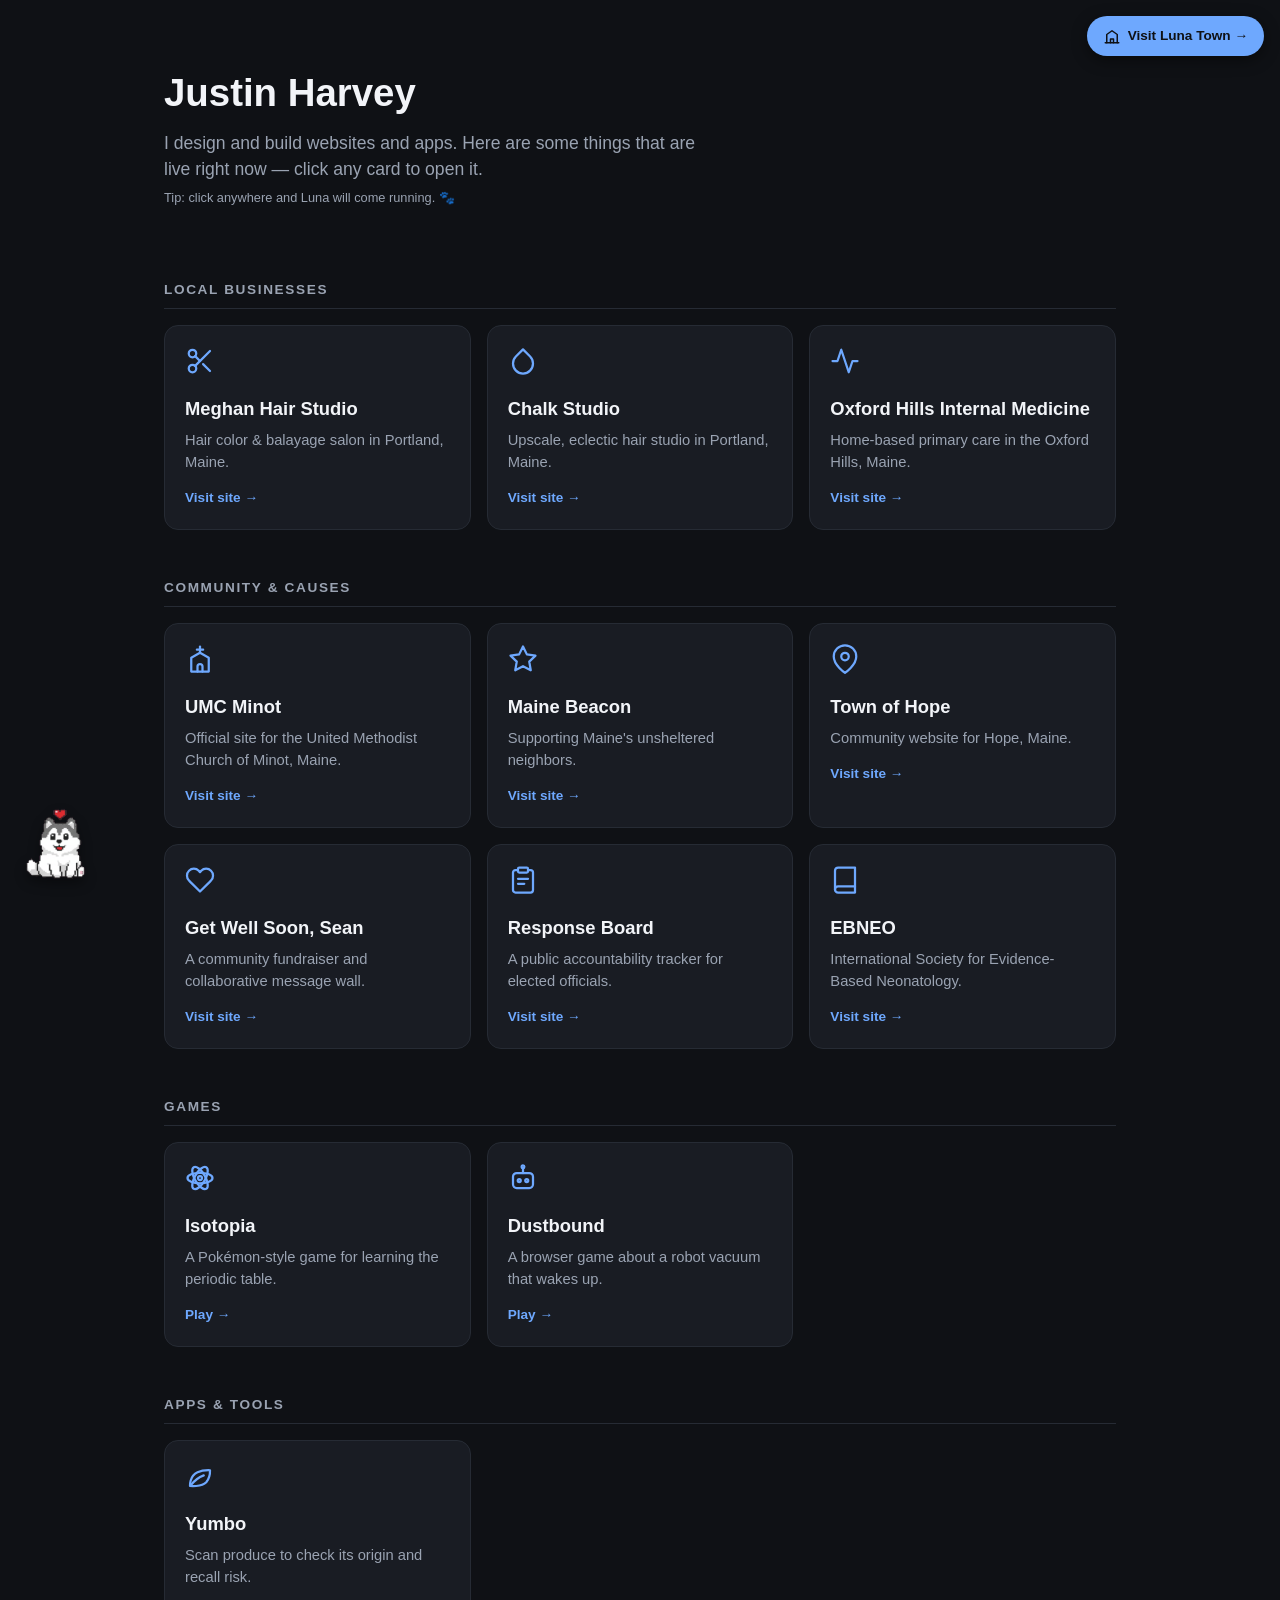
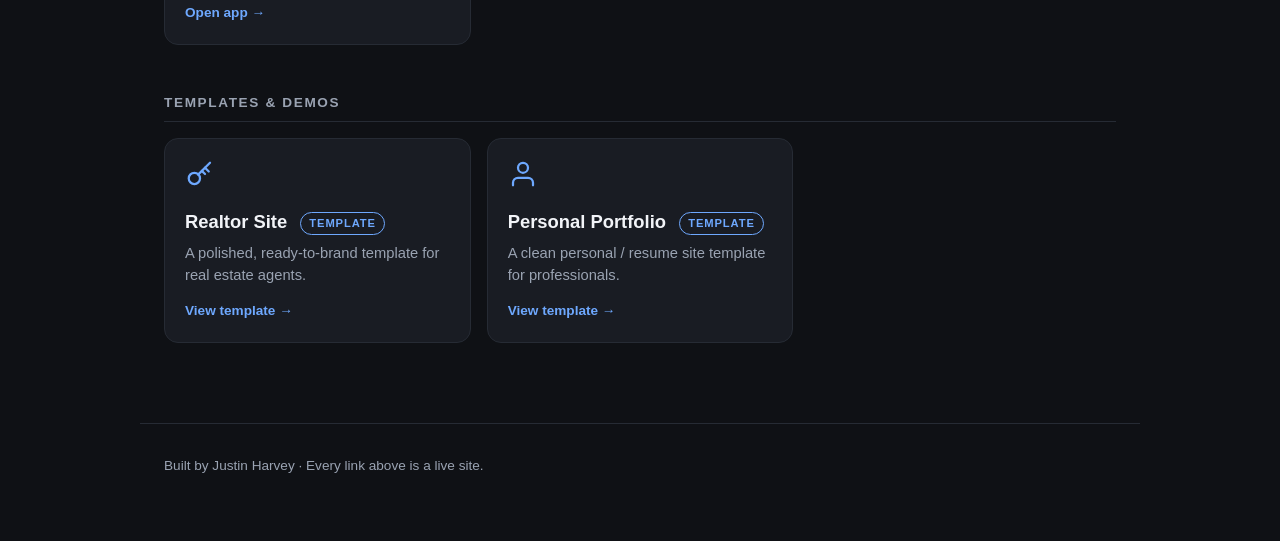
==== index.html @ 5d7e64fc "Web Work portfolio: live sites, Luna, templates Co-Authored-By: Claude Opus 4.8 <noreply@anthropic.c" ====
<!DOCTYPE html>
<html lang="en">
<head>
<meta charset="UTF-8" />
<meta name="viewport" content="width=device-width, initial-scale=1.0" />
<title>Justin Harvey — Web Work</title>
<meta name="description" content="A simple gallery of live websites and apps built by Justin Harvey." />
<style>
  :root {
    --bg: #0f1115;
    --card: #191c23;
    --card-hover: #21252e;
    --text: #f2f4f8;
    --muted: #9aa3b2;
    --accent: #6ea8fe;
    --border: #262b34;
  }
  * { box-sizing: border-box; }
  body {
    margin: 0;
    font-family: -apple-system, BlinkMacSystemFont, "Segoe UI", Roboto, Helvetica, Arial, sans-serif;
    background: var(--bg);
    color: var(--text);
    line-height: 1.5;
  }
  header {
    max-width: 1000px;
    margin: 0 auto;
    padding: 64px 24px 24px;
  }
  header h1 { font-size: 2.4rem; margin: 0 0 8px; }
  header p { color: var(--muted); font-size: 1.1rem; margin: 0; max-width: 560px; }
  main { max-width: 1000px; margin: 0 auto; padding: 0 24px 80px; }
  section { margin-top: 48px; }
  section h2 {
    font-size: 0.85rem;
    text-transform: uppercase;
    letter-spacing: 0.12em;
    color: var(--muted);
    margin: 0 0 16px;
    padding-bottom: 8px;
    border-bottom: 1px solid var(--border);
  }
  .grid {
    display: grid;
    grid-template-columns: repeat(auto-fill, minmax(260px, 1fr));
    gap: 16px;
  }
  a.card {
    display: block;
    background: var(--card);
    border: 1px solid var(--border);
    border-radius: 14px;
    padding: 20px;
    text-decoration: none;
    color: inherit;
    transition: transform 0.12s ease, background 0.12s ease, border-color 0.12s ease;
  }
  a.card:hover {
    background: var(--card-hover);
    border-color: var(--accent);
    transform: translateY(-3px);
  }
  .card .icon {
    width: 30px; height: 30px;
    color: var(--accent);
    stroke: currentColor; fill: none;
    stroke-width: 1.8; stroke-linecap: round; stroke-linejoin: round;
  }
  .card h3 { margin: 12px 0 6px; font-size: 1.15rem; }
  .card p { margin: 0 0 12px; color: var(--muted); font-size: 0.92rem; }
  .card .visit { color: var(--accent); font-size: 0.85rem; font-weight: 600; }
  .tag {
    display: inline-block; font-size: 0.7rem; font-weight: 700; letter-spacing: 0.08em;
    text-transform: uppercase; color: var(--accent);
    border: 1px solid var(--accent); border-radius: 999px;
    padding: 2px 8px; margin-left: 8px; vertical-align: middle;
  }
  footer {
    max-width: 1000px;
    margin: 0 auto;
    padding: 32px 24px 64px;
    color: var(--muted);
    font-size: 0.85rem;
    border-top: 1px solid var(--border);
  }
  .hint { font-size: 0.8rem; color: var(--muted); margin-top: 6px; }
  .town-link {
    position: fixed; top: 16px; right: 16px; z-index: 10000;
    display: inline-flex; align-items: center; gap: 7px;
    background: var(--accent); color: #0f1115;
    font-weight: 700; font-size: 0.85rem; text-decoration: none;
    padding: 10px 16px; border-radius: 999px;
    box-shadow: 0 4px 16px rgba(0,0,0,0.45);
    transition: transform 0.12s ease, filter 0.12s ease;
  }
  .town-link:hover { transform: translateY(-2px); filter: brightness(1.08); }
  .town-link svg { width: 18px; height: 18px; stroke: currentColor; fill: none; stroke-width: 2; stroke-linecap: round; stroke-linejoin: round; }
</style>
</head>
<body>
  <!-- icon library -->
  <svg width="0" height="0" style="position:absolute" aria-hidden="true">
    <symbol id="ic-scissors" viewBox="0 0 24 24"><circle cx="6" cy="6" r="3"/><circle cx="6" cy="18" r="3"/><line x1="20" y1="4" x2="8.12" y2="15.88"/><line x1="14.47" y1="14.48" x2="20" y2="20"/><line x1="8.12" y1="8.12" x2="12" y2="12"/></symbol>
    <symbol id="ic-droplet" viewBox="0 0 24 24"><path d="M12 2.7l5.7 5.7a8 8 0 1 1-11.4 0z"/></symbol>
    <symbol id="ic-activity" viewBox="0 0 24 24"><polyline points="22 12 18 12 15 21 9 3 6 12 2 12"/></symbol>
    <symbol id="ic-church" viewBox="0 0 24 24"><path d="M12 2v5"/><path d="M9.5 4.5h5"/><path d="M12 7 5 11v11h14V11z"/><path d="M10 22v-4a2 2 0 0 1 4 0v4"/></symbol>
    <symbol id="ic-star" viewBox="0 0 24 24"><polygon points="12 2 15.1 8.3 22 9.3 17 14.1 18.2 21 12 17.8 5.8 21 7 14.1 2 9.3 8.9 8.3 12 2"/></symbol>
    <symbol id="ic-pin" viewBox="0 0 24 24"><path d="M21 10c0 7-9 13-9 13s-9-6-9-13a9 9 0 0 1 18 0z"/><circle cx="12" cy="10" r="3"/></symbol>
    <symbol id="ic-heart" viewBox="0 0 24 24"><path d="M20.8 4.6a5.5 5.5 0 0 0-7.8 0L12 5.7l-1-1.1a5.5 5.5 0 0 0-7.8 7.8l1 1.1L12 21.2l7.8-7.7 1-1.1a5.5 5.5 0 0 0 0-7.8z"/></symbol>
    <symbol id="ic-clipboard" viewBox="0 0 24 24"><path d="M16 4h2a2 2 0 0 1 2 2v14a2 2 0 0 1-2 2H6a2 2 0 0 1-2-2V6a2 2 0 0 1 2-2h2"/><rect x="8" y="2" width="8" height="4" rx="1"/><line x1="8" y1="11" x2="16" y2="11"/><line x1="8" y1="15" x2="13" y2="15"/></symbol>
    <symbol id="ic-book" viewBox="0 0 24 24"><path d="M4 19.5A2.5 2.5 0 0 1 6.5 17H20"/><path d="M6.5 2H20v20H6.5A2.5 2.5 0 0 1 4 19.5v-15A2.5 2.5 0 0 1 6.5 2z"/></symbol>
    <symbol id="ic-atom" viewBox="0 0 24 24"><circle cx="12" cy="12" r="1.6"/><ellipse cx="12" cy="12" rx="10" ry="4.2"/><ellipse cx="12" cy="12" rx="10" ry="4.2" transform="rotate(60 12 12)"/><ellipse cx="12" cy="12" rx="10" ry="4.2" transform="rotate(120 12 12)"/></symbol>
    <symbol id="ic-robot" viewBox="0 0 24 24"><rect x="4" y="8" width="16" height="12" rx="3"/><circle cx="9" cy="14" r="1.2"/><circle cx="15" cy="14" r="1.2"/><path d="M12 8V4"/><circle cx="12" cy="3" r="1.1"/></symbol>
    <symbol id="ic-leaf" viewBox="0 0 24 24"><path d="M4 20s-.5-8 6-11c4-1.8 10-1.6 10-1.6s.2 5.8-3 9.6C13 21 4 20 4 20z"/><path d="M4.5 19.5C8 15 11 13 15 11.5"/></symbol>
    <symbol id="ic-key" viewBox="0 0 24 24"><circle cx="7.5" cy="15.5" r="4.5"/><path d="M10.5 12.5 20 3"/><path d="M16 7l3 3"/><path d="M13.5 9.5l2.5 2.5"/></symbol>
    <symbol id="ic-user" viewBox="0 0 24 24"><path d="M20 21v-2a4 4 0 0 0-4-4H8a4 4 0 0 0-4 4v2"/><circle cx="12" cy="7" r="4"/></symbol>
  </svg>

  <a class="town-link" href="https://justin-bio.netlify.app/luna.html" target="_blank" rel="noopener">
    <svg viewBox="0 0 24 24"><path d="M3 21h18"/><path d="M5 21V10l7-5 7 5v11"/><path d="M10 21v-5h4v5"/></svg>
    Visit Luna Town →
  </a>

  <header>
    <h1>Justin Harvey</h1>
    <p>I design and build websites and apps. Here are some things that are live right now &mdash; click any card to open it.</p>
    <p class="hint">Tip: click anywhere and Luna will come running. 🐾</p>
  </header>

  <main>
    <section>
      <h2>Local Businesses</h2>
      <div class="grid">
        <a class="card" href="https://meghanlaurahair.com/" target="_blank" rel="noopener">
          <svg class="icon"><use href="#ic-scissors"/></svg>
          <h3>Meghan Hair Studio</h3>
          <p>Hair color &amp; balayage salon in Portland, Maine.</p>
          <span class="visit">Visit site →</span>
        </a>
        <a class="card" href="https://chalk-studio.netlify.app/" target="_blank" rel="noopener">
          <svg class="icon"><use href="#ic-droplet"/></svg>
          <h3>Chalk Studio</h3>
          <p>Upscale, eclectic hair studio in Portland, Maine.</p>
          <span class="visit">Visit site →</span>
        </a>
        <a class="card" href="https://secondmountaininternalmedicine.com/" target="_blank" rel="noopener">
          <svg class="icon"><use href="#ic-activity"/></svg>
          <h3>Oxford Hills Internal Medicine</h3>
          <p>Home-based primary care in the Oxford Hills, Maine.</p>
          <span class="visit">Visit site →</span>
        </a>
      </div>
    </section>

    <section>
      <h2>Community &amp; Causes</h2>
      <div class="grid">
        <a class="card" href="https://umc-minot-maine.netlify.app" target="_blank" rel="noopener">
          <svg class="icon"><use href="#ic-church"/></svg>
          <h3>UMC Minot</h3>
          <p>Official site for the United Methodist Church of Minot, Maine.</p>
          <span class="visit">Visit site →</span>
        </a>
        <a class="card" href="https://maine-beacon.netlify.app/" target="_blank" rel="noopener">
          <svg class="icon"><use href="#ic-star"/></svg>
          <h3>Maine Beacon</h3>
          <p>Supporting Maine's unsheltered neighbors.</p>
          <span class="visit">Visit site →</span>
        </a>
        <a class="card" href="https://hope-maine.netlify.app" target="_blank" rel="noopener">
          <svg class="icon"><use href="#ic-pin"/></svg>
          <h3>Town of Hope</h3>
          <p>Community website for Hope, Maine.</p>
          <span class="visit">Visit site →</span>
        </a>
        <a class="card" href="https://getwellsean.netlify.app/" target="_blank" rel="noopener">
          <svg class="icon"><use href="#ic-heart"/></svg>
          <h3>Get Well Soon, Sean</h3>
          <p>A community fundraiser and collaborative message wall.</p>
          <span class="visit">Visit site →</span>
        </a>
        <a class="card" href="https://rot-watch.netlify.app/" target="_blank" rel="noopener">
          <svg class="icon"><use href="#ic-clipboard"/></svg>
          <h3>Response Board</h3>
          <p>A public accountability tracker for elected officials.</p>
          <span class="visit">Visit site →</span>
        </a>
        <a class="card" href="https://ebneo-poc.netlify.app/" target="_blank" rel="noopener">
          <svg class="icon"><use href="#ic-book"/></svg>
          <h3>EBNEO</h3>
          <p>International Society for Evidence-Based Neonatology.</p>
          <span class="visit">Visit site →</span>
        </a>
      </div>
    </section>

    <section>
      <h2>Games</h2>
      <div class="grid">
        <a class="card" href="https://is0topia.netlify.app/" target="_blank" rel="noopener">
          <svg class="icon"><use href="#ic-atom"/></svg>
          <h3>Isotopia</h3>
          <p>A Pokémon-style game for learning the periodic table.</p>
          <span class="visit">Play →</span>
        </a>
        <a class="card" href="https://dust-bound.netlify.app/" target="_blank" rel="noopener">
          <svg class="icon"><use href="#ic-robot"/></svg>
          <h3>Dustbound</h3>
          <p>A browser game about a robot vacuum that wakes up.</p>
          <span class="visit">Play →</span>
        </a>
      </div>
    </section>

    <section>
      <h2>Apps &amp; Tools</h2>
      <div class="grid">
        <a class="card" href="https://yumbo.netlify.app" target="_blank" rel="noopener">
          <svg class="icon"><use href="#ic-leaf"/></svg>
          <h3>Yumbo</h3>
          <p>Scan produce to check its origin and recall risk.</p>
          <span class="visit">Open app →</span>
        </a>
      </div>
    </section>

    <section>
      <h2>Templates &amp; Demos</h2>
      <div class="grid">
        <a class="card" href="https://amy-balko-realty.netlify.app/" target="_blank" rel="noopener">
          <svg class="icon"><use href="#ic-key"/></svg>
          <h3>Realtor Site <span class="tag">Template</span></h3>
          <p>A polished, ready-to-brand template for real estate agents.</p>
          <span class="visit">View template →</span>
        </a>
        <a class="card" href="https://about-justin.netlify.app/" target="_blank" rel="noopener">
          <svg class="icon"><use href="#ic-user"/></svg>
          <h3>Personal Portfolio <span class="tag">Template</span></h3>
          <p>A clean personal / resume site template for professionals.</p>
          <span class="visit">View template →</span>
        </a>
      </div>
    </section>
  </main>

  <footer>
    Built by Justin Harvey · Every link above is a live site.
  </footer>

  <script src="luna.js"></script>
</body>
</html>
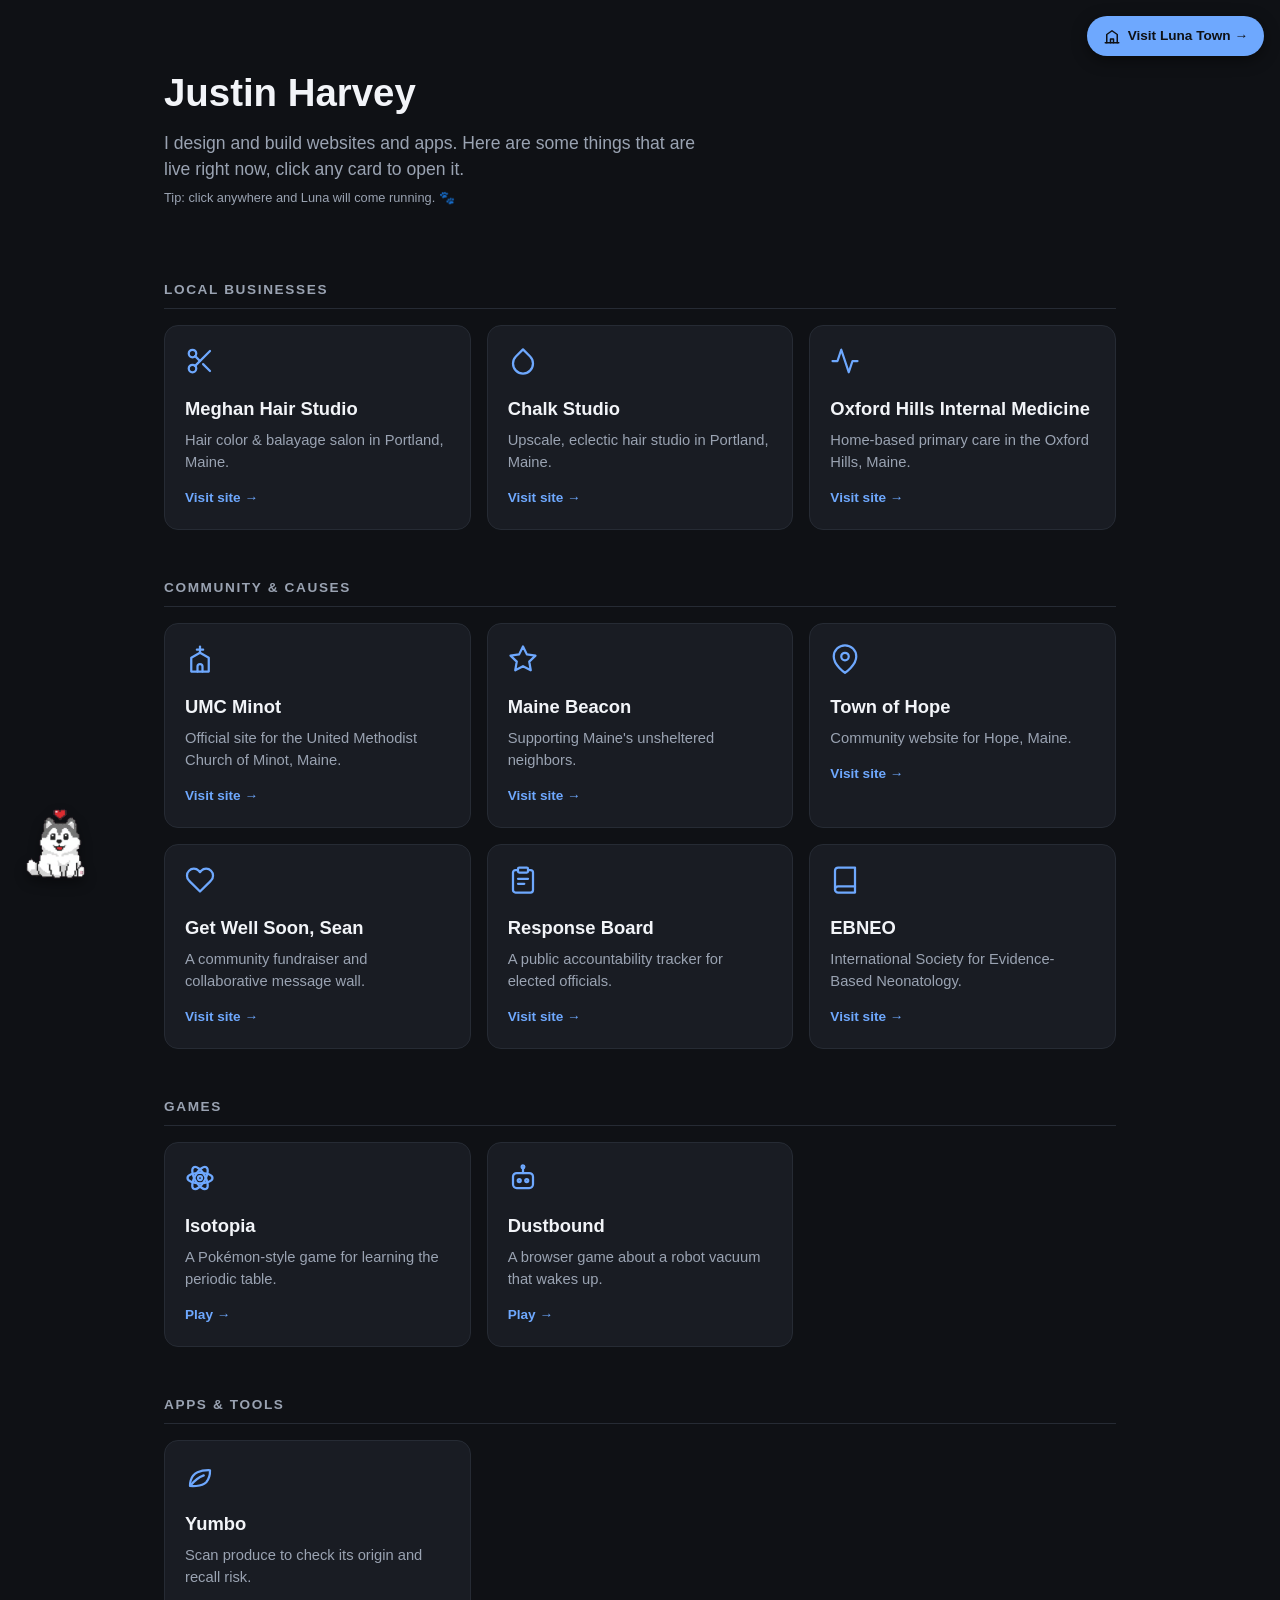
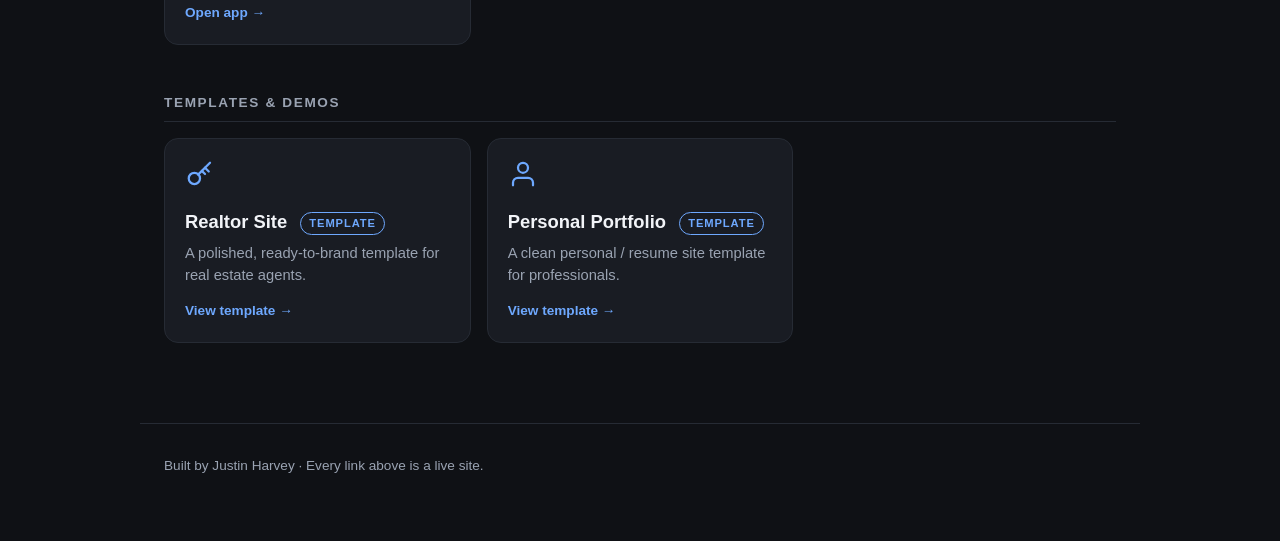
==== commit aa6f3439: "Remove em dashes site-wide, use commas Co-Authored-By: Claude Opus 4.8 <noreply@anthropic.com>" ====
--- a/index.html
+++ b/index.html
@@ -3,7 +3,7 @@
 <head>
 <meta charset="UTF-8" />
 <meta name="viewport" content="width=device-width, initial-scale=1.0" />
-<title>Justin Harvey — Web Work</title>
+<title>Justin Harvey, Web Work</title>
 <meta name="description" content="A simple gallery of live websites and apps built by Justin Harvey." />
 <style>
   :root {
@@ -124,7 +124,7 @@
 
   <header>
     <h1>Justin Harvey</h1>
-    <p>I design and build websites and apps. Here are some things that are live right now &mdash; click any card to open it.</p>
+    <p>I design and build websites and apps. Here are some things that are live right now, click any card to open it.</p>
     <p class="hint">Tip: click anywhere and Luna will come running. 🐾</p>
   </header>
 
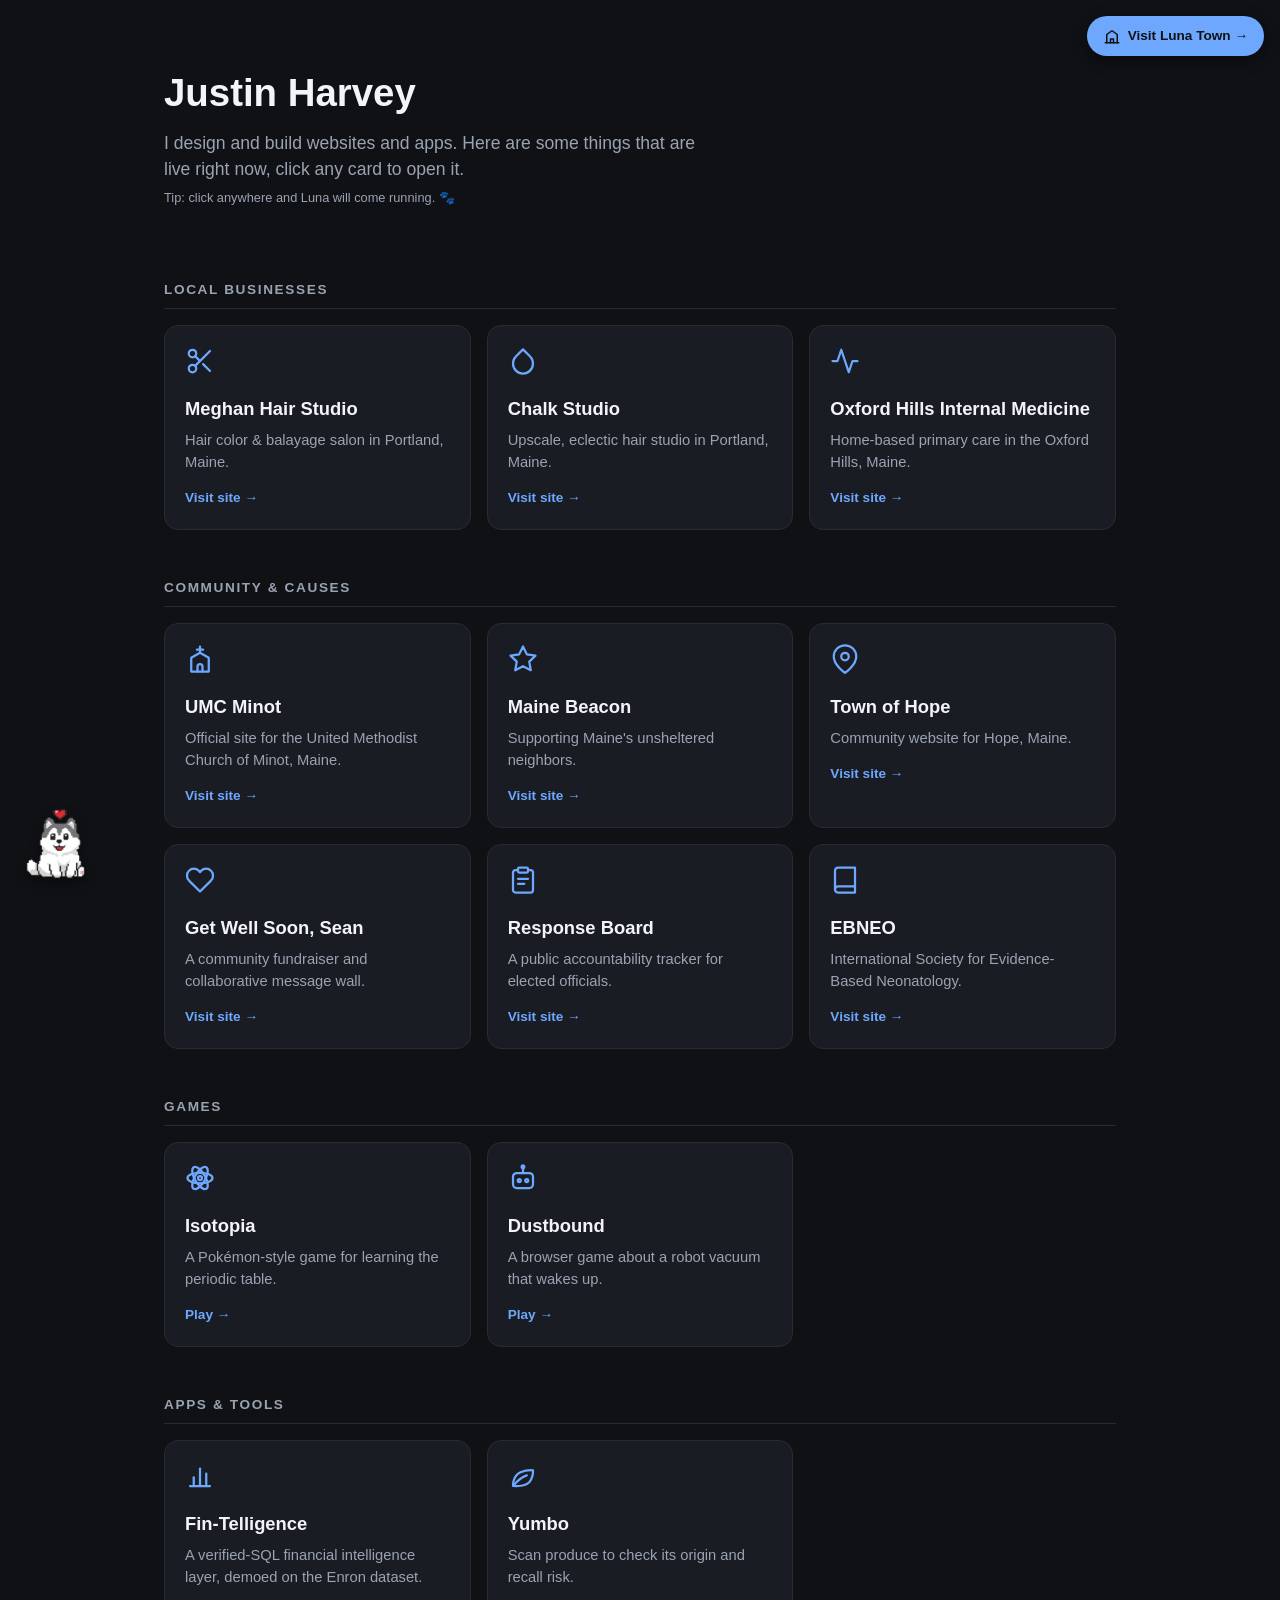
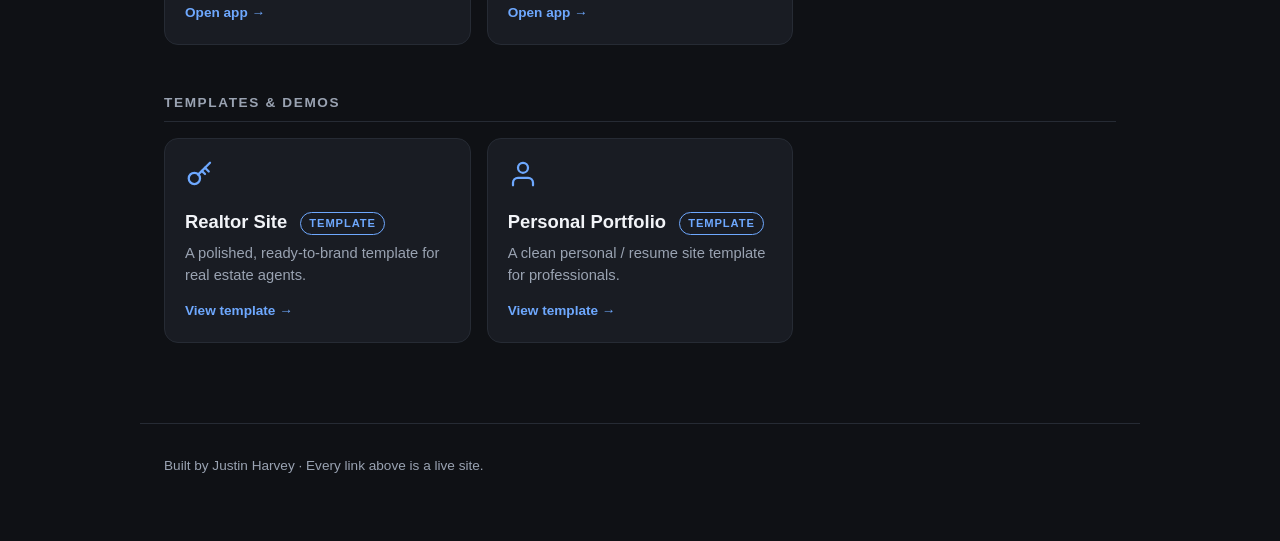
==== commit 0fd1a70e: "Add Luna Town interiors (self-hosted, analytics stubbed); add Fin-Telligence card Co-Authored-By: Cl" ====
--- a/index.html
+++ b/index.html
@@ -5,6 +5,9 @@
 <meta name="viewport" content="width=device-width, initial-scale=1.0" />
 <title>Justin Harvey, Web Work</title>
 <meta name="description" content="A simple gallery of live websites and apps built by Justin Harvey." />
+<link rel="icon" href="favicon.ico" sizes="any" />
+<link rel="icon" type="image/png" href="favicon.png" />
+<link rel="apple-touch-icon" href="apple-touch-icon.png" />
 <style>
   :root {
     --bg: #0f1115;
@@ -115,9 +118,10 @@
     <symbol id="ic-leaf" viewBox="0 0 24 24"><path d="M4 20s-.5-8 6-11c4-1.8 10-1.6 10-1.6s.2 5.8-3 9.6C13 21 4 20 4 20z"/><path d="M4.5 19.5C8 15 11 13 15 11.5"/></symbol>
     <symbol id="ic-key" viewBox="0 0 24 24"><circle cx="7.5" cy="15.5" r="4.5"/><path d="M10.5 12.5 20 3"/><path d="M16 7l3 3"/><path d="M13.5 9.5l2.5 2.5"/></symbol>
     <symbol id="ic-user" viewBox="0 0 24 24"><path d="M20 21v-2a4 4 0 0 0-4-4H8a4 4 0 0 0-4 4v2"/><circle cx="12" cy="7" r="4"/></symbol>
+    <symbol id="ic-chart" viewBox="0 0 24 24"><line x1="4" y1="20" x2="20" y2="20"/><line x1="7" y1="20" x2="7" y2="13"/><line x1="12" y1="20" x2="12" y2="6"/><line x1="17" y1="20" x2="17" y2="10"/></symbol>
   </svg>
 
-  <a class="town-link" href="https://justin-bio.netlify.app/luna.html" target="_blank" rel="noopener">
+  <a class="town-link" href="luna-town/">
     <svg viewBox="0 0 24 24"><path d="M3 21h18"/><path d="M5 21V10l7-5 7 5v11"/><path d="M10 21v-5h4v5"/></svg>
     Visit Luna Town →
   </a>
@@ -216,6 +220,12 @@
     <section>
       <h2>Apps &amp; Tools</h2>
       <div class="grid">
+        <a class="card" href="https://fin-telligence.netlify.app/" target="_blank" rel="noopener">
+          <svg class="icon"><use href="#ic-chart"/></svg>
+          <h3>Fin-Telligence</h3>
+          <p>A verified-SQL financial intelligence layer, demoed on the Enron dataset.</p>
+          <span class="visit">Open app →</span>
+        </a>
         <a class="card" href="https://yumbo.netlify.app" target="_blank" rel="noopener">
           <svg class="icon"><use href="#ic-leaf"/></svg>
           <h3>Yumbo</h3>
